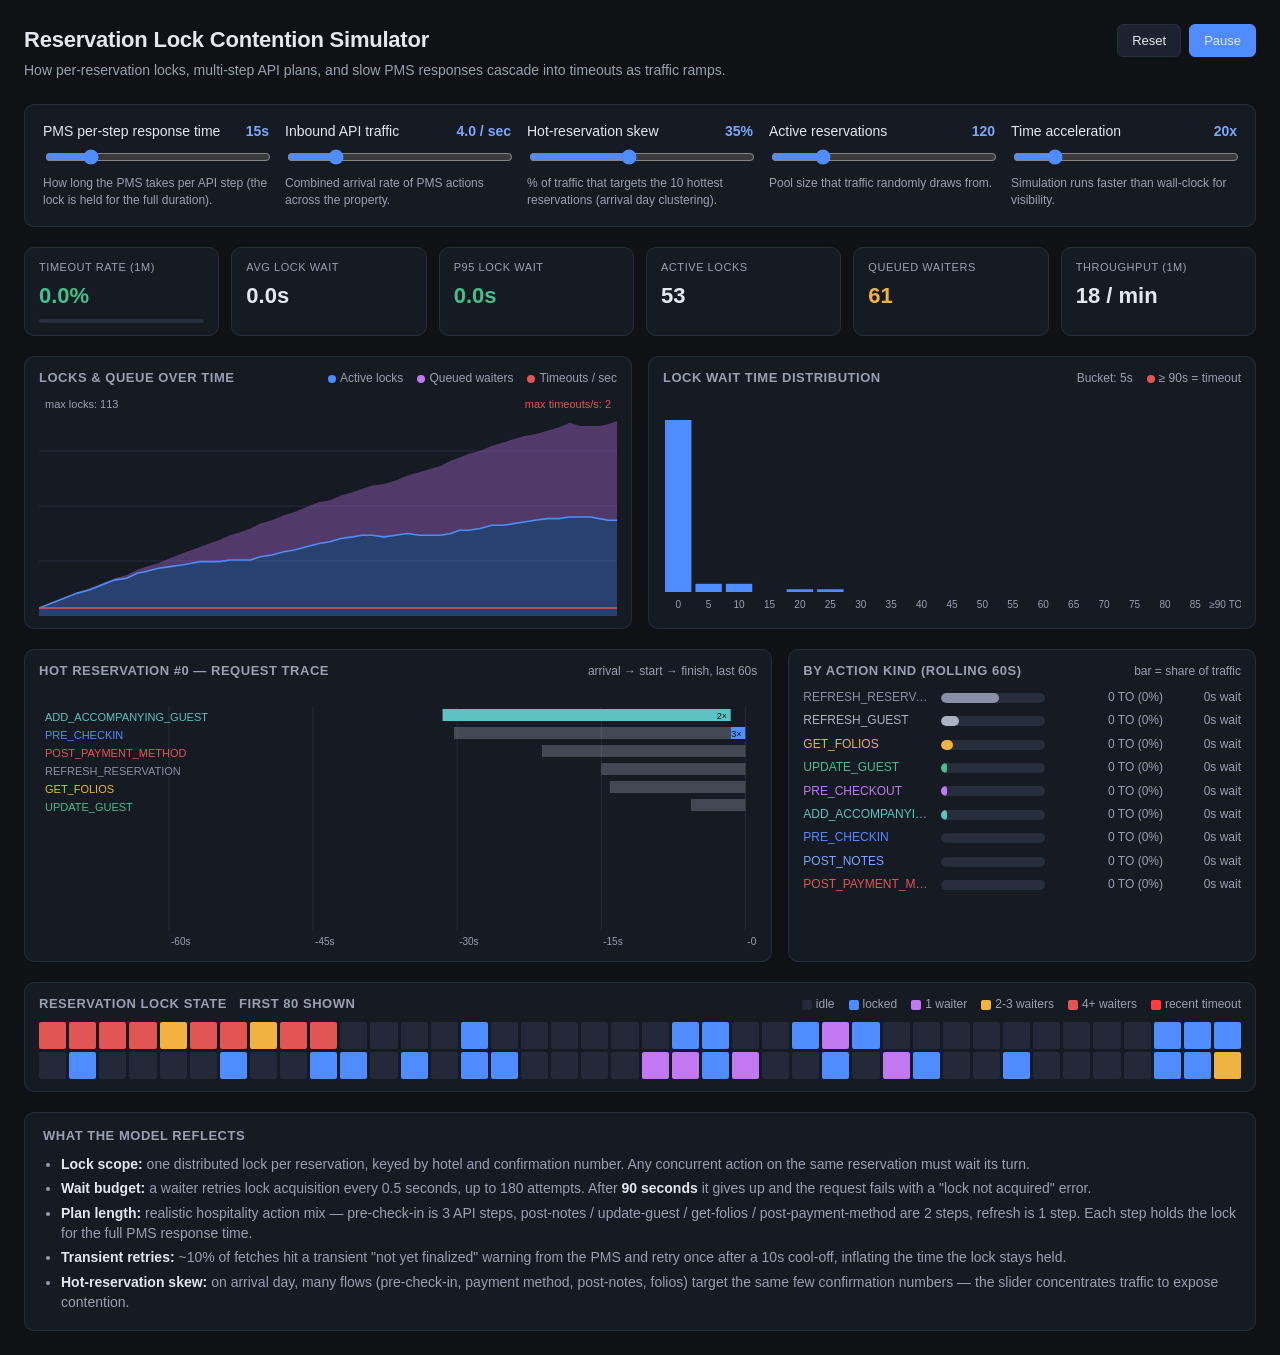
==== protel_timeout_sim.html @ 91e3ef97 "Reservation lock contention simulator Browser-based sim modeling how per-reservation distributed loc" ====
<!DOCTYPE html>
<html lang="en">
<head>
<meta charset="UTF-8" />
<meta name="viewport" content="width=device-width, initial-scale=1.0" />
<title>Reservation Lock Contention Simulator</title>
<link rel="stylesheet" href="protel_timeout_sim.css" />
</head>
<body>
<div class="app">
  <header class="header">
    <div>
      <h1>Reservation Lock Contention Simulator</h1>
      <p class="subtitle">
        How per-reservation locks, multi-step API plans, and slow PMS
        responses cascade into timeouts as traffic ramps.
      </p>
    </div>
    <div class="header-actions">
      <button id="reset-btn" class="btn">Reset</button>
      <button id="play-btn" class="btn btn-primary">Pause</button>
    </div>
  </header>

  <section class="controls">
    <div class="control">
      <label>
        PMS per-step response time
        <span class="value" id="response-value">15s</span>
      </label>
      <input id="response-slider" type="range" min="5" max="60" step="1" value="15" />
      <div class="hint">How long the PMS takes per API step (the lock is held for the full duration).</div>
    </div>
    <div class="control">
      <label>
        Inbound API traffic
        <span class="value" id="traffic-value">4.0 / sec</span>
      </label>
      <input id="traffic-slider" type="range" min="1" max="200" step="1" value="40" />
      <div class="hint">Combined arrival rate of PMS actions across the property.</div>
    </div>
    <div class="control">
      <label>
        Hot-reservation skew
        <span class="value" id="hot-value">35%</span>
      </label>
      <input id="hot-slider" type="range" min="0" max="80" step="1" value="35" />
      <div class="hint">% of traffic that targets the 10 hottest reservations (arrival day clustering).</div>
    </div>
    <div class="control">
      <label>
        Active reservations
        <span class="value" id="reservations-value">120</span>
      </label>
      <input id="reservations-slider" type="range" min="20" max="500" step="10" value="120" />
      <div class="hint">Pool size that traffic randomly draws from.</div>
    </div>
    <div class="control">
      <label>
        Time acceleration
        <span class="value" id="speed-value">20x</span>
      </label>
      <input id="speed-slider" type="range" min="1" max="120" step="1" value="20" />
      <div class="hint">Simulation runs faster than wall-clock for visibility.</div>
    </div>
  </section>

  <section class="meters">
    <div class="meter">
      <div class="meter-label">Timeout rate (1m)</div>
      <div class="meter-value" id="timeout-rate">0.0%</div>
      <div class="meter-bar"><div class="meter-fill" id="timeout-rate-bar"></div></div>
    </div>
    <div class="meter">
      <div class="meter-label">Avg lock wait</div>
      <div class="meter-value" id="avg-wait">0.0s</div>
    </div>
    <div class="meter">
      <div class="meter-label">P95 lock wait</div>
      <div class="meter-value" id="p95-wait">0.0s</div>
    </div>
    <div class="meter">
      <div class="meter-label">Active locks</div>
      <div class="meter-value" id="active-locks">0</div>
    </div>
    <div class="meter">
      <div class="meter-label">Queued waiters</div>
      <div class="meter-value" id="queued-waiters">0</div>
    </div>
    <div class="meter">
      <div class="meter-label">Throughput (1m)</div>
      <div class="meter-value" id="throughput">0 / min</div>
    </div>
  </section>

  <section class="charts">
    <div class="chart-card">
      <header class="chart-header">
        <h3>Locks &amp; queue over time</h3>
        <div class="legend">
          <span><i class="dot dot-active"></i>Active locks</span>
          <span><i class="dot dot-queue"></i>Queued waiters</span>
          <span><i class="dot dot-timeout"></i>Timeouts / sec</span>
        </div>
      </header>
      <canvas id="timeline-canvas" width="900" height="220"></canvas>
    </div>
    <div class="chart-card">
      <header class="chart-header">
        <h3>Lock wait time distribution</h3>
        <div class="legend">
          <span>Bucket: 5s</span>
          <span><i class="dot dot-timeout"></i>≥ 90s = timeout</span>
        </div>
      </header>
      <canvas id="histogram-canvas" width="900" height="220"></canvas>
    </div>
  </section>

  <section class="action-views">
    <div class="chart-card">
      <header class="chart-header">
        <h3>Hot reservation #0 — request trace</h3>
        <div class="legend"><span>arrival → start → finish, last 60s</span></div>
      </header>
      <canvas id="focus-canvas" width="900" height="260"></canvas>
    </div>
    <div class="chart-card">
      <header class="chart-header">
        <h3>By action kind (rolling 60s)</h3>
        <div class="legend"><span>bar = share of traffic</span></div>
      </header>
      <div id="action-breakdown" class="action-breakdown"></div>
    </div>
  </section>

  <section class="reservations">
    <header class="chart-header">
      <h3>Reservation lock state <span class="hint" style="margin-left:8px">first 80 shown</span></h3>
      <div class="legend">
        <span><i class="cell cell-idle"></i>idle</span>
        <span><i class="cell cell-held"></i>locked</span>
        <span><i class="cell cell-q1"></i>1 waiter</span>
        <span><i class="cell cell-q2"></i>2-3 waiters</span>
        <span><i class="cell cell-q3"></i>4+ waiters</span>
        <span><i class="cell cell-timeout"></i>recent timeout</span>
      </div>
    </header>
    <div class="grid" id="reservation-grid"></div>
  </section>

  <section class="notes">
    <h3>What the model reflects</h3>
    <ul>
      <li>
        <strong>Lock scope:</strong> one distributed lock per reservation,
        keyed by hotel and confirmation number. Any concurrent action on the
        same reservation must wait its turn.
      </li>
      <li>
        <strong>Wait budget:</strong> a waiter retries lock acquisition every
        0.5 seconds, up to 180 attempts. After <strong>90 seconds</strong> it
        gives up and the request fails with a "lock not acquired" error.
      </li>
      <li>
        <strong>Plan length:</strong> realistic hospitality action mix —
        pre-check-in is 3 API steps, post-notes / update-guest / get-folios /
        post-payment-method are 2 steps, refresh is 1 step. Each step holds
        the lock for the full PMS response time.
      </li>
      <li>
        <strong>Transient retries:</strong> ~10% of fetches hit a transient
        "not yet finalized" warning from the PMS and retry once after a 10s
        cool-off, inflating the time the lock stays held.
      </li>
      <li>
        <strong>Hot-reservation skew:</strong> on arrival day, many flows
        (pre-check-in, payment method, post-notes, folios) target the same
        few confirmation numbers — the slider concentrates traffic to expose
        contention.
      </li>
    </ul>
  </section>
</div>
<script src="protel_timeout_sim.js"></script>
</body>
</html>
---- protel_timeout_sim.css ----
:root {
  --bg: #0f1115;
  --panel: #161a22;
  --panel-2: #1c2230;
  --border: #262d3d;
  --text: #e4e7ee;
  --text-dim: #98a0b3;
  --accent: #4f8cff;
  --accent-2: #7aa7ff;
  --warn: #f0b341;
  --danger: #e25555;
  --good: #45c08a;
  --queue: #c178f0;
  --grid-idle: #232938;
  --grid-held: #4f8cff;
  --grid-q1: #c178f0;
  --grid-q2: #f0b341;
  --grid-q3: #e25555;
  --grid-timeout: #ff3b3b;
}

* { box-sizing: border-box; }

body {
  margin: 0;
  background: var(--bg);
  color: var(--text);
  font-family: -apple-system, BlinkMacSystemFont, "SF Pro Text", "Inter",
    "Segoe UI", Roboto, sans-serif;
  font-size: 14px;
  line-height: 1.45;
}

.app {
  max-width: 1280px;
  margin: 0 auto;
  padding: 24px;
}

.header {
  display: flex;
  align-items: flex-start;
  justify-content: space-between;
  margin-bottom: 24px;
  gap: 16px;
}
.header h1 {
  margin: 0 0 4px;
  font-size: 22px;
  font-weight: 600;
  letter-spacing: -0.01em;
}
.subtitle {
  margin: 0;
  color: var(--text-dim);
  max-width: 720px;
}

.header-actions { display: flex; gap: 8px; }

.btn {
  background: var(--panel-2);
  border: 1px solid var(--border);
  color: var(--text);
  padding: 8px 14px;
  border-radius: 6px;
  font-size: 13px;
  cursor: pointer;
  transition: background 0.15s ease, border-color 0.15s ease;
}
.btn:hover { background: #232938; }
.btn-primary {
  background: var(--accent);
  border-color: var(--accent);
}
.btn-primary:hover { background: var(--accent-2); }

.controls {
  display: grid;
  grid-template-columns: repeat(auto-fit, minmax(220px, 1fr));
  gap: 16px;
  background: var(--panel);
  border: 1px solid var(--border);
  border-radius: 10px;
  padding: 16px 18px;
  margin-bottom: 20px;
}
.control label {
  display: flex;
  justify-content: space-between;
  align-items: baseline;
  font-weight: 500;
  margin-bottom: 6px;
}
.control .value {
  font-variant-numeric: tabular-nums;
  color: var(--accent-2);
  font-weight: 600;
}
.control input[type="range"] {
  width: 100%;
  accent-color: var(--accent);
}
.control .hint {
  font-size: 12px;
  color: var(--text-dim);
  margin-top: 4px;
}

.meters {
  display: grid;
  grid-template-columns: repeat(6, 1fr);
  gap: 12px;
  margin-bottom: 20px;
}
@media (max-width: 880px) {
  .meters { grid-template-columns: repeat(2, 1fr); }
}
.meter {
  background: var(--panel);
  border: 1px solid var(--border);
  border-radius: 10px;
  padding: 12px 14px;
}
.meter-label {
  font-size: 11px;
  color: var(--text-dim);
  text-transform: uppercase;
  letter-spacing: 0.05em;
}
.meter-value {
  font-size: 22px;
  font-weight: 600;
  font-variant-numeric: tabular-nums;
  margin-top: 4px;
}
.meter-bar {
  margin-top: 8px;
  height: 4px;
  background: var(--border);
  border-radius: 2px;
  overflow: hidden;
}
.meter-fill {
  height: 100%;
  width: 0%;
  background: var(--danger);
  transition: width 0.3s ease;
}

.charts {
  display: grid;
  grid-template-columns: 1fr 1fr;
  gap: 16px;
  margin-bottom: 20px;
}
@media (max-width: 980px) {
  .charts { grid-template-columns: 1fr; }
}
.chart-card {
  background: var(--panel);
  border: 1px solid var(--border);
  border-radius: 10px;
  padding: 12px 14px;
}
.chart-header {
  display: flex;
  justify-content: space-between;
  align-items: center;
  margin-bottom: 8px;
}
.chart-header h3 {
  margin: 0;
  font-size: 13px;
  font-weight: 600;
  text-transform: uppercase;
  letter-spacing: 0.04em;
  color: var(--text-dim);
}
.legend {
  display: flex;
  gap: 14px;
  font-size: 12px;
  color: var(--text-dim);
}
.legend i.dot {
  display: inline-block;
  width: 8px;
  height: 8px;
  border-radius: 50%;
  margin-right: 4px;
  vertical-align: middle;
}
.dot-active { background: var(--accent); }
.dot-queue { background: var(--queue); }
.dot-timeout { background: var(--danger); }

canvas {
  width: 100%;
  height: 220px;
  display: block;
}

.action-views {
  display: grid;
  grid-template-columns: 1.6fr 1fr;
  gap: 16px;
  margin-bottom: 20px;
}
@media (max-width: 980px) {
  .action-views { grid-template-columns: 1fr; }
}
.action-views canvas { height: 260px; }

.action-breakdown {
  display: flex;
  flex-direction: column;
  gap: 6px;
  margin-top: 4px;
}
.action-row {
  display: grid;
  grid-template-columns: 130px 1fr 110px 70px;
  gap: 8px;
  align-items: center;
  font-size: 12px;
  font-variant-numeric: tabular-nums;
}
.action-row .name {
  color: var(--text);
  font-weight: 500;
  white-space: nowrap;
  overflow: hidden;
  text-overflow: ellipsis;
}
.action-row .bar-track {
  position: relative;
  height: 10px;
  background: var(--border);
  border-radius: 5px;
  overflow: hidden;
}
.action-row .bar-fill {
  position: absolute;
  inset: 0;
  width: 0%;
  border-radius: 5px;
}
.action-row .timeout-pct {
  color: var(--text-dim);
  text-align: right;
}
.action-row .timeout-pct.warn { color: var(--warn); }
.action-row .timeout-pct.bad { color: var(--danger); }
.action-row .wait {
  color: var(--text-dim);
  text-align: right;
}

.reservations {
  background: var(--panel);
  border: 1px solid var(--border);
  border-radius: 10px;
  padding: 12px 14px;
  margin-bottom: 20px;
}
.legend i.cell {
  display: inline-block;
  width: 10px;
  height: 10px;
  border-radius: 2px;
  margin-right: 4px;
  vertical-align: middle;
}
.cell-idle { background: var(--grid-idle); }
.cell-held { background: var(--grid-held); }
.cell-q1 { background: var(--grid-q1); }
.cell-q2 { background: var(--grid-q2); }
.cell-q3 { background: var(--grid-q3); }
.cell-timeout { background: var(--grid-timeout); }

.grid {
  display: grid;
  grid-template-columns: repeat(40, 1fr);
  gap: 3px;
  margin-top: 8px;
}
.grid .rez {
  aspect-ratio: 1 / 1;
  background: var(--grid-idle);
  border-radius: 2px;
  transition: background 0.1s ease;
}

.notes {
  background: var(--panel);
  border: 1px solid var(--border);
  border-radius: 10px;
  padding: 14px 18px;
}
.notes h3 {
  margin: 0 0 8px;
  font-size: 13px;
  text-transform: uppercase;
  letter-spacing: 0.04em;
  color: var(--text-dim);
}
.notes ul { margin: 0; padding-left: 18px; color: var(--text-dim); }
.notes li { margin-bottom: 4px; }
.notes code {
  background: var(--panel-2);
  padding: 1px 5px;
  border-radius: 3px;
  font-size: 12px;
  color: var(--accent-2);
}
.notes strong { color: var(--text); }
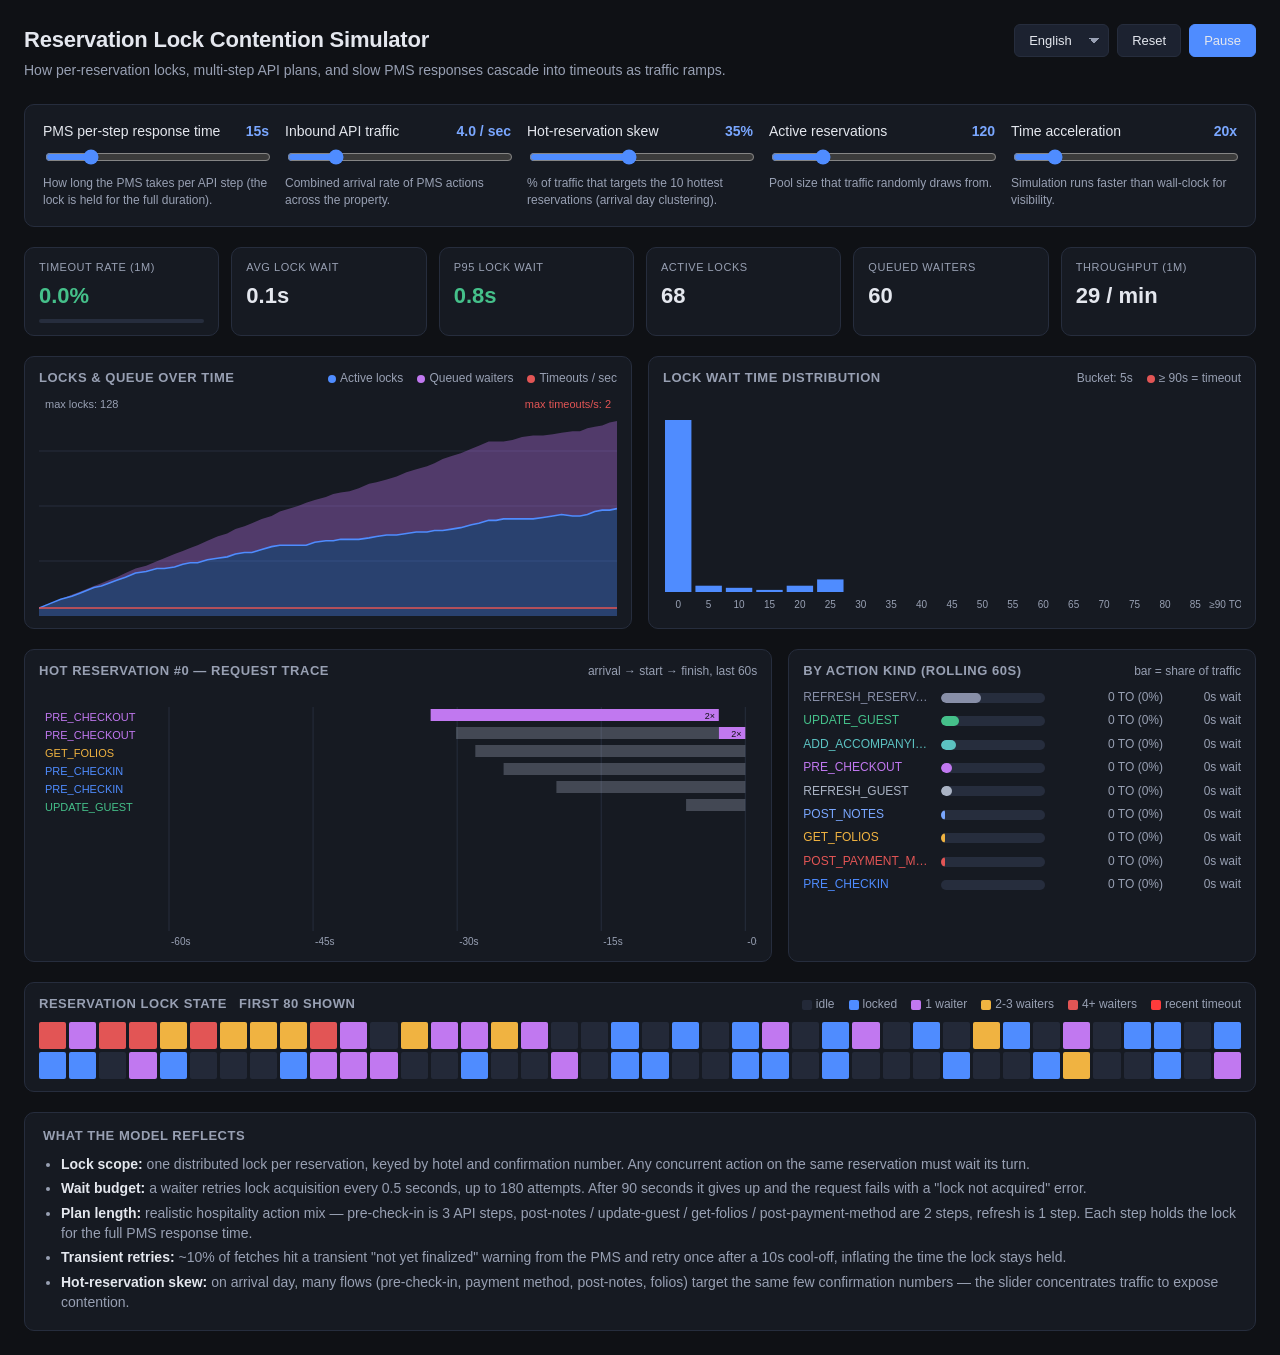
==== commit 83b1efb4: "Add i18n with Greek translation and language selector All user-facing strings live in a STRINGS tabl" ====
--- a/protel_timeout_sim.html
+++ b/protel_timeout_sim.html
@@ -3,21 +3,25 @@
 <head>
 <meta charset="UTF-8" />
 <meta name="viewport" content="width=device-width, initial-scale=1.0" />
-<title>Reservation Lock Contention Simulator</title>
+<title data-i18n="title">Reservation Lock Contention Simulator</title>
 <link rel="stylesheet" href="protel_timeout_sim.css" />
 </head>
 <body>
 <div class="app">
   <header class="header">
     <div>
-      <h1>Reservation Lock Contention Simulator</h1>
-      <p class="subtitle">
+      <h1 data-i18n="title">Reservation Lock Contention Simulator</h1>
+      <p class="subtitle" data-i18n="subtitle">
         How per-reservation locks, multi-step API plans, and slow PMS
         responses cascade into timeouts as traffic ramps.
       </p>
     </div>
     <div class="header-actions">
-      <button id="reset-btn" class="btn">Reset</button>
+      <select id="lang-select" class="btn lang-select" aria-label="Language">
+        <option value="en">English</option>
+        <option value="el">Ελληνικά</option>
+      </select>
+      <button id="reset-btn" class="btn" data-i18n="reset">Reset</button>
       <button id="play-btn" class="btn btn-primary">Pause</button>
     </div>
   </header>
@@ -25,70 +29,70 @@
   <section class="controls">
     <div class="control">
       <label>
-        PMS per-step response time
+        <span data-i18n="response">PMS per-step response time</span>
         <span class="value" id="response-value">15s</span>
       </label>
       <input id="response-slider" type="range" min="5" max="60" step="1" value="15" />
-      <div class="hint">How long the PMS takes per API step (the lock is held for the full duration).</div>
+      <div class="hint" data-i18n="responseHint">How long the PMS takes per API step (the lock is held for the full duration).</div>
     </div>
     <div class="control">
       <label>
-        Inbound API traffic
+        <span data-i18n="traffic">Inbound API traffic</span>
         <span class="value" id="traffic-value">4.0 / sec</span>
       </label>
       <input id="traffic-slider" type="range" min="1" max="200" step="1" value="40" />
-      <div class="hint">Combined arrival rate of PMS actions across the property.</div>
+      <div class="hint" data-i18n="trafficHint">Combined arrival rate of PMS actions across the property.</div>
     </div>
     <div class="control">
       <label>
-        Hot-reservation skew
+        <span data-i18n="hot">Hot-reservation skew</span>
         <span class="value" id="hot-value">35%</span>
       </label>
       <input id="hot-slider" type="range" min="0" max="80" step="1" value="35" />
-      <div class="hint">% of traffic that targets the 10 hottest reservations (arrival day clustering).</div>
+      <div class="hint" data-i18n="hotHint">% of traffic that targets the 10 hottest reservations (arrival day clustering).</div>
     </div>
     <div class="control">
       <label>
-        Active reservations
+        <span data-i18n="reservations">Active reservations</span>
         <span class="value" id="reservations-value">120</span>
       </label>
       <input id="reservations-slider" type="range" min="20" max="500" step="10" value="120" />
-      <div class="hint">Pool size that traffic randomly draws from.</div>
+      <div class="hint" data-i18n="reservationsHint">Pool size that traffic randomly draws from.</div>
     </div>
     <div class="control">
       <label>
-        Time acceleration
+        <span data-i18n="speed">Time acceleration</span>
         <span class="value" id="speed-value">20x</span>
       </label>
       <input id="speed-slider" type="range" min="1" max="120" step="1" value="20" />
-      <div class="hint">Simulation runs faster than wall-clock for visibility.</div>
+      <div class="hint" data-i18n="speedHint">Simulation runs faster than wall-clock for visibility.</div>
     </div>
   </section>
 
   <section class="meters">
     <div class="meter">
-      <div class="meter-label">Timeout rate (1m)</div>
+      <div class="meter-label" data-i18n="timeoutRate">Timeout rate (1m)</div>
       <div class="meter-value" id="timeout-rate">0.0%</div>
       <div class="meter-bar"><div class="meter-fill" id="timeout-rate-bar"></div></div>
     </div>
     <div class="meter">
-      <div class="meter-label">Avg lock wait</div>
+      <div class="meter-label" data-i18n="avgWait">Avg lock wait</div>
       <div class="meter-value" id="avg-wait">0.0s</div>
     </div>
     <div class="meter">
-      <div class="meter-label">P95 lock wait</div>
+      <div class="meter-label" data-i18n="p95Wait">P95 lock wait</div>
       <div class="meter-value" id="p95-wait">0.0s</div>
     </div>
     <div class="meter">
-      <div class="meter-label">Active locks</div>
+      <div class="meter-label" data-i18n="activeLocks">Active locks</div>
       <div class="meter-value" id="active-locks">0</div>
     </div>
     <div class="meter">
-      <div class="meter-label">Queued waiters</div>
+      <div class="meter-label" data-i18n="queuedWaiters">Queued waiters</div>
       <div class="meter-value" id="queued-waiters">0</div>
     </div>
     <div class="meter">
-      <div class="meter-label">Throughput (1m)</div>
+      <div class="meter-label" data-i18n="throughput">Throughput (1m)</div>
       <div class="meter-value" id="throughput">0 / min</div>
     </div>
   </section>
@@ -96,21 +100,21 @@
   <section class="charts">
     <div class="chart-card">
       <header class="chart-header">
-        <h3>Locks &amp; queue over time</h3>
+        <h3 data-i18n="chartLocksTitle">Locks &amp; queue over time</h3>
         <div class="legend">
-          <span><i class="dot dot-active"></i>Active locks</span>
-          <span><i class="dot dot-queue"></i>Queued waiters</span>
-          <span><i class="dot dot-timeout"></i>Timeouts / sec</span>
+          <span><i class="dot dot-active"></i><span data-i18n="legendActive">Active locks</span></span>
+          <span><i class="dot dot-queue"></i><span data-i18n="legendQueue">Queued waiters</span></span>
+          <span><i class="dot dot-timeout"></i><span data-i18n="legendTimeouts">Timeouts / sec</span></span>
         </div>
       </header>
       <canvas id="timeline-canvas" width="900" height="220"></canvas>
     </div>
     <div class="chart-card">
       <header class="chart-header">
-        <h3>Lock wait time distribution</h3>
+        <h3 data-i18n="chartHistTitle">Lock wait time distribution</h3>
         <div class="legend">
-          <span>Bucket: 5s</span>
-          <span><i class="dot dot-timeout"></i>≥ 90s = timeout</span>
+          <span data-i18n="legendBucket">Bucket: 5s</span>
+          <span><i class="dot dot-timeout"></i><span data-i18n="legendTOBucket">≥ 90s = timeout</span></span>
         </div>
       </header>
       <canvas id="histogram-canvas" width="900" height="220"></canvas>
@@ -120,15 +124,15 @@
   <section class="action-views">
     <div class="chart-card">
       <header class="chart-header">
-        <h3>Hot reservation #0 — request trace</h3>
-        <div class="legend"><span>arrival → start → finish, last 60s</span></div>
+        <h3 data-i18n="chartFocusTitle">Hot reservation #0 — request trace</h3>
+        <div class="legend"><span data-i18n="focusLegend">arrival → start → finish, last 60s</span></div>
       </header>
       <canvas id="focus-canvas" width="900" height="260"></canvas>
     </div>
     <div class="chart-card">
       <header class="chart-header">
-        <h3>By action kind (rolling 60s)</h3>
-        <div class="legend"><span>bar = share of traffic</span></div>
+        <h3 data-i18n="chartBreakdownTitle">By action kind (rolling 60s)</h3>
+        <div class="legend"><span data-i18n="breakdownLegend">bar = share of traffic</span></div>
       </header>
       <div id="action-breakdown" class="action-breakdown"></div>
     </div>
@@ -136,48 +140,36 @@
 
   <section class="reservations">
     <header class="chart-header">
-      <h3>Reservation lock state <span class="hint" style="margin-left:8px">first 80 shown</span></h3>
+      <h3><span data-i18n="gridTitle">Reservation lock state</span> <span class="hint" style="margin-left:8px" data-i18n="gridShown">first 80 shown</span></h3>
       <div class="legend">
-        <span><i class="cell cell-idle"></i>idle</span>
-        <span><i class="cell cell-held"></i>locked</span>
-        <span><i class="cell cell-q1"></i>1 waiter</span>
-        <span><i class="cell cell-q2"></i>2-3 waiters</span>
-        <span><i class="cell cell-q3"></i>4+ waiters</span>
-        <span><i class="cell cell-timeout"></i>recent timeout</span>
+        <span><i class="cell cell-idle"></i><span data-i18n="cellIdle">idle</span></span>
+        <span><i class="cell cell-held"></i><span data-i18n="cellLocked">locked</span></span>
+        <span><i class="cell cell-q1"></i><span data-i18n="cellQ1">1 waiter</span></span>
+        <span><i class="cell cell-q2"></i><span data-i18n="cellQ2">2-3 waiters</span></span>
+        <span><i class="cell cell-q3"></i><span data-i18n="cellQ3">4+ waiters</span></span>
+        <span><i class="cell cell-timeout"></i><span data-i18n="cellTO">recent timeout</span></span>
       </div>
     </header>
     <div class="grid" id="reservation-grid"></div>
   </section>
 
   <section class="notes">
-    <h3>What the model reflects</h3>
+    <h3 data-i18n="notesTitle">What the model reflects</h3>
     <ul>
       <li>
-        <strong>Lock scope:</strong> one distributed lock per reservation,
-        keyed by hotel and confirmation number. Any concurrent action on the
-        same reservation must wait its turn.
+        <strong data-i18n="note1Bold">Lock scope:</strong> <span data-i18n="note1">one distributed lock per reservation, keyed by hotel and confirmation number. Any concurrent action on the same reservation must wait its turn.</span>
       </li>
       <li>
-        <strong>Wait budget:</strong> a waiter retries lock acquisition every
-        0.5 seconds, up to 180 attempts. After <strong>90 seconds</strong> it
-        gives up and the request fails with a "lock not acquired" error.
+        <strong data-i18n="note2Bold">Wait budget:</strong> <span data-i18n="note2">a waiter retries lock acquisition every 0.5 seconds, up to 180 attempts. After 90 seconds it gives up and the request fails with a "lock not acquired" error.</span>
       </li>
       <li>
-        <strong>Plan length:</strong> realistic hospitality action mix —
-        pre-check-in is 3 API steps, post-notes / update-guest / get-folios /
-        post-payment-method are 2 steps, refresh is 1 step. Each step holds
-        the lock for the full PMS response time.
+        <strong data-i18n="note3Bold">Plan length:</strong> <span data-i18n="note3">realistic hospitality action mix — pre-check-in is 3 API steps, post-notes / update-guest / get-folios / post-payment-method are 2 steps, refresh is 1 step. Each step holds the lock for the full PMS response time.</span>
       </li>
       <li>
-        <strong>Transient retries:</strong> ~10% of fetches hit a transient
-        "not yet finalized" warning from the PMS and retry once after a 10s
-        cool-off, inflating the time the lock stays held.
+        <strong data-i18n="note4Bold">Transient retries:</strong> <span data-i18n="note4">~10% of fetches hit a transient "not yet finalized" warning from the PMS and retry once after a 10s cool-off, inflating the time the lock stays held.</span>
       </li>
       <li>
-        <strong>Hot-reservation skew:</strong> on arrival day, many flows
-        (pre-check-in, payment method, post-notes, folios) target the same
-        few confirmation numbers — the slider concentrates traffic to expose
-        contention.
+        <strong data-i18n="note5Bold">Hot-reservation skew:</strong> <span data-i18n="note5">on arrival day, many flows (pre-check-in, payment method, post-notes, folios) target the same few confirmation numbers — the slider concentrates traffic to expose contention.</span>
       </li>
     </ul>
   </section>
--- a/protel_timeout_sim.css
+++ b/protel_timeout_sim.css
@@ -75,6 +75,17 @@
 }
 .btn-primary:hover { background: var(--accent-2); }
 
+.lang-select {
+  appearance: none;
+  -webkit-appearance: none;
+  padding-right: 26px;
+  background-image: linear-gradient(45deg, transparent 50%, var(--text-dim) 50%),
+    linear-gradient(135deg, var(--text-dim) 50%, transparent 50%);
+  background-position: calc(100% - 14px) 50%, calc(100% - 9px) 50%;
+  background-size: 5px 5px, 5px 5px;
+  background-repeat: no-repeat;
+}
+
 .controls {
   display: grid;
   grid-template-columns: repeat(auto-fit, minmax(220px, 1fr));
